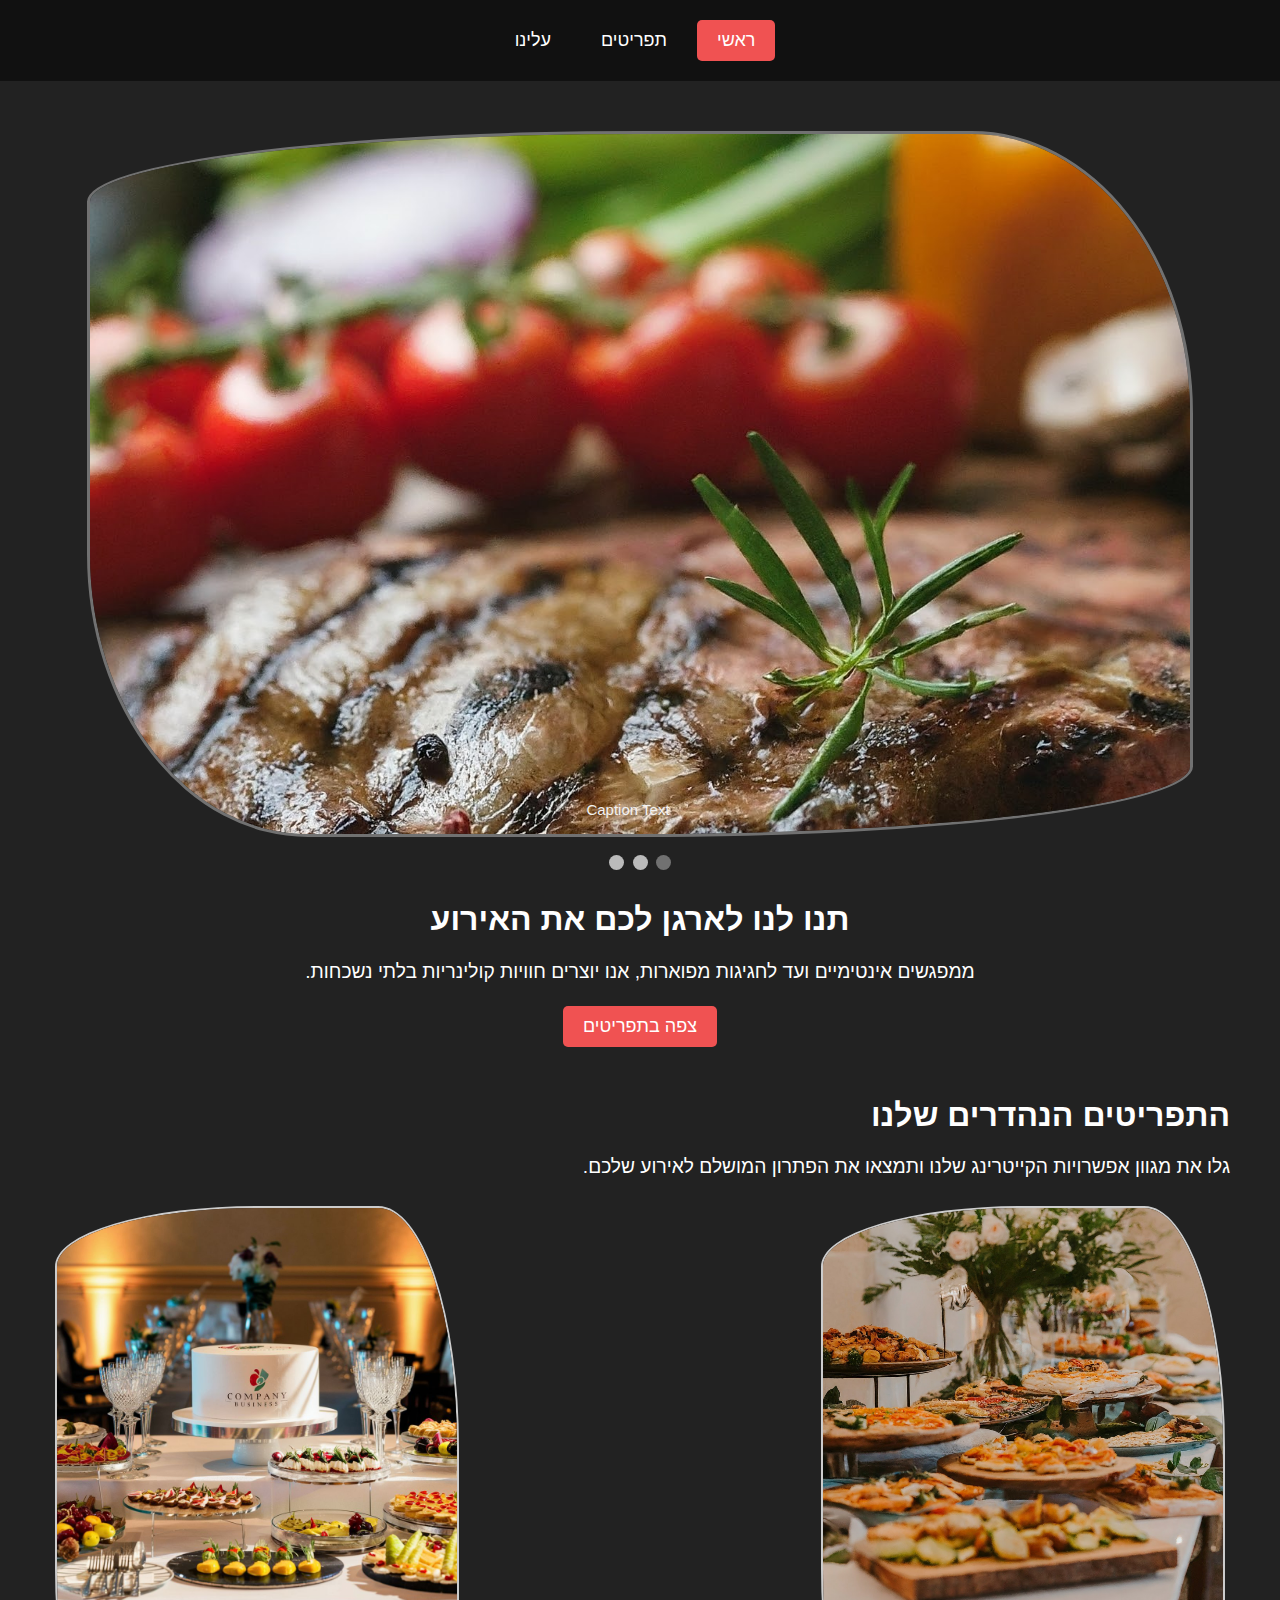
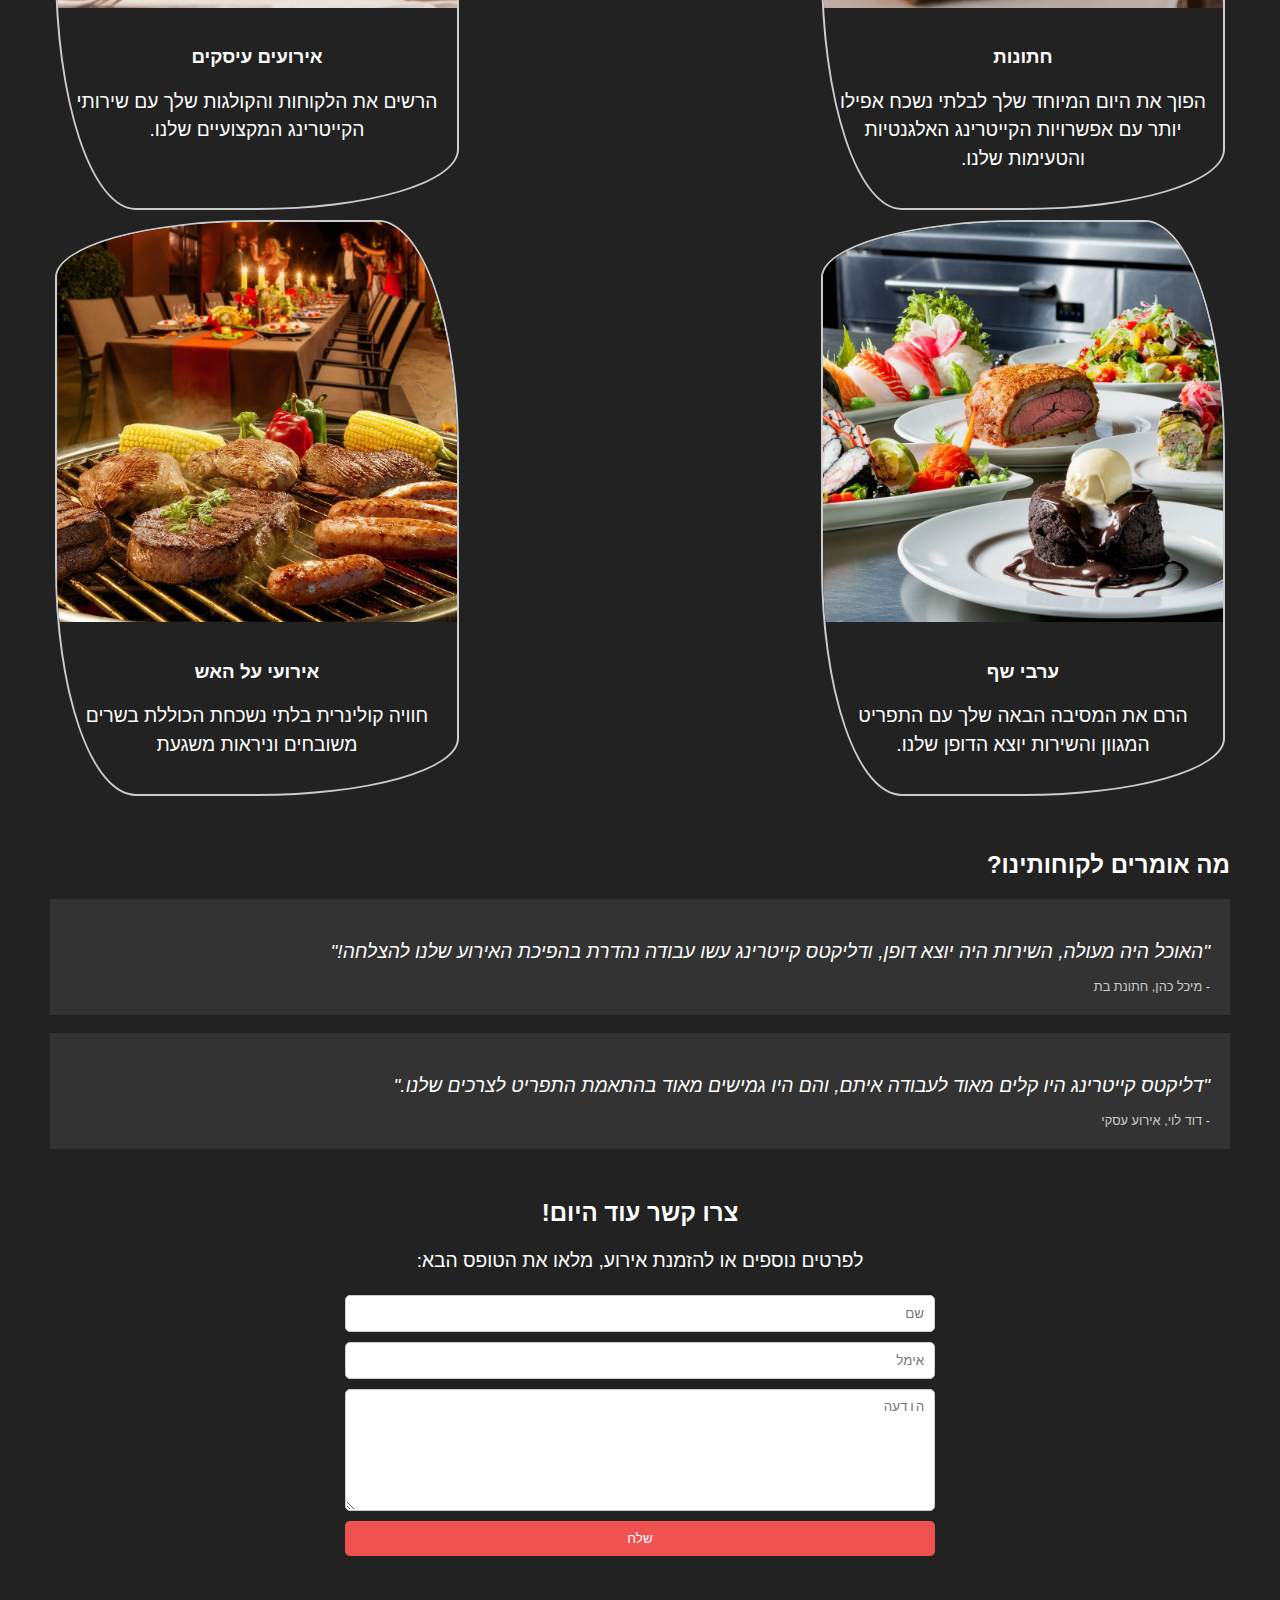
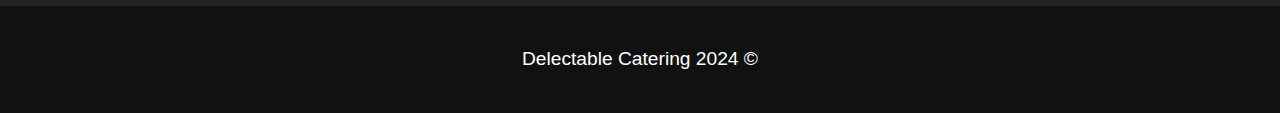
==== index.html @ 4d650a69 "first commit" ====
<!DOCTYPE html>
<html lang="en">
<head>
    <meta charset="UTF-8">
    <meta name="viewport" content="width=device-width, initial-scale=1.0">
    <link rel="stylesheet" href="./css/index_style.css">
    <link rel="stylesheet" href="./css/nav_style.css">
    <link rel="stylesheet" href="./css/Shared_css.css">
    <link rel="stylesheet" href="./css/try.css">
    <link rel="icon" type="image/x-icon" href="./image/logo01.jpg">
    <title>Kalzen Catering</title>
   
</head>
<body>
    <header>
        <!-- <img src="./image/logo02.jpg" alt="Delectable Catering Logo" class="logo"> -->
        <nav class="centered">
            <a href="./index.html" class="active">ראשי</a>
            <a href="./menus.html">תפריטים</a>
            <a href="contact.html">עלינו</a>

        </nav>
        
    </header>
    <main>
        <section class="slideshow">
            <div class="mySlides fade">
                <img src="./image/slider_image/Image.jpg" class="Slidesimg">
                <div class="text">Caption Text</div>
              </div>
              
              <div class="mySlides fade">
                <img src="./image/slider_image/Image (1).jpg" class="Slidesimg">
                <div class="text">Caption Two</div>
              </div>
              
              <div class="mySlides fade">
                <img src="./image/slider_image/Image (2).jpg" class="Slidesimg">
                <div class="text">Caption Three</div>
              </div>
              
        </section>
              <br>
              
              <div style="text-align:center">
                <span class="dot"></span> 
                <span class="dot"></span> 
                <span class="dot"></span> 
              </div>

        <section class="hero">
            <h2>תנו לנו לארגן לכם את האירוע</h2>
            <p>ממפגשים אינטימיים ועד לחגיגות מפוארות, אנו יוצרים חוויות קולינריות בלתי נשכחות.</p>
            <button><a href="./menus.html">צפה בתפריטים</a></button>
        </section>
        
        <h1>התפריטים הנהדרים שלנו</h1>
        <p>גלו את מגוון אפשרויות הקייטרינג שלנו ותמצאו את הפתרון המושלם לאירוע שלכם.</p>
        <section class="services">
            <div class="gallery">
                <a target="_blank" href="img_5terre.jpg">
                    <img src="./image/menu_wedding/main_image.jpg" alt="Cinque Terre" width="600" height="400">
                </a>
                <div class="desc">
                    <h3>חתונות</h3>
                    <p>הפוך את היום המיוחד שלך לבלתי נשכח אפילו יותר עם אפשרויות הקייטרינג האלגנטיות והטעימות שלנו.</p>
                </div>
              </div>
              
              <div class="gallery">
                <a target="_blank" href="img_forest.jpg">
                  <img src="./image/menu_busines/busines.jpg" alt="Forest" width="600" height="400">
                </a>
                <div class="desc"> 
                    <h3>אירועים עיסקים</h3>
                    <p>הרשים את הלקוחות והקולגות שלך עם שירותי הקייטרינג המקצועיים שלנו.</p></div>
              </div>
              
              <div class="gallery">
                <a target="_blank" href="img_lights.jpg">
                  <img src="./image/menu_chefs_dishes/chefs_dishes.jpg" alt="Northern Lights" width="600" height="400">
                </a>
                <div class="desc">
                    <h3>ערבי שף</h3>
                    <p>הרם את המסיבה הבאה שלך עם התפריט המגוון והשירות יוצא הדופן שלנו.</p>
                </div>
              </div>
              
              <div class="gallery">
                <a target="_blank" href="img_mountains.jpg">
                  <img src="./image/menu_BBQ/BBQ_night.jpg" alt="Mountains" width="600" height="400">
                </a>
                <div class="desc">
                    <h3>אירועי על האש </h3>
                    <p>חוויה קולינרית בלתי נשכחת הכוללת בשרים משובחים וניראות משגעת </p>
                </div>
              </div>
              

        </section>
        <section class="testimonials">
            <h2>מה אומרים לקוחותינו?</h2>
            <div class="testimonial">
                <p>"האוכל היה מעולה, השירות היה יוצא דופן, ודליקטס קייטרינג עשו עבודה נהדרת בהפיכת האירוע שלנו להצלחה!"</p>
                <span>- מיכל כהן, חתונת בת</span>
            </div>
            <br>
            <div class="testimonial">
                <p>"דליקטס קייטרינג היו קלים מאוד לעבודה איתם, והם היו גמישים מאוד בהתאמת התפריט לצרכים שלנו."</p>
                <span>- דוד לוי, אירוע עסקי</span>
            </div>
        </section>
        <section class="contact">
            <h2>צרו קשר עוד היום!</h2>
            <p>לפרטים נוספים או להזמנת אירוע, מלאו את הטופס הבא:</p>
            <form action="#">
                <input type="text" name="name" placeholder="שם">
                <input type="email" name="email" placeholder="אימל">
                <textarea name="message" placeholder="הודעה"></textarea>
                <button type="submit">שלח</button>
            </form>
        </section>
    </main>
    <footer>
        <p>&copy; Delectable Catering 2024</p>
    </footer>

    <script src="./javascript/app.js"></script>

</body>
</html>
---- css/index_style.css ----
/* style.css */


header {
    padding: 20px;
    text-align: center;
}

h1 {
    font-size: 2em;
    margin-bottom: 10px;
}

p {
    font-size: 1.2em;
    line-height: 1.5;
}
a {
    color: #fff;
    text-decoration: none;
    font-size: large;
}

main {
    padding: 50px;
}

.hero {
    text-align: center;
    margin-bottom: 50px;
}

.hero h2 {
    font-size: 2em;
    margin-bottom: 20px;
}

.hero button {
    background-color: #f05252;
    color: #fff;
    padding: 10px 20px;
    border: none;
    border-radius: 5px;
    cursor: pointer;
}

.services {
    display: flex;
    flex-wrap: wrap;
    justify-content: space-between;
    margin-bottom: 50px;
}

.service {
    width: 30%;
    margin-bottom: 20px;
}

.service h3 {
    font-size: 1.5em;
    margin-bottom: 10px;
}

.testimonials {
    margin-bottom: 50px;
}

.testimonial {
    background-color: #333;
    padding: 20px
}

.testimonial p {
    font-style: italic;
    margin-bottom: 10px;
}

.testimonial span {
    font-size: 0.8em;
    color: #ccc;
}

.contact {
    text-align: center;
}

.contact form {
    display: flex;
    flex-direction: column;
    width: 50%;
    margin: 0 auto;
}

.contact input,
.contact textarea {
    padding: 10px;
    margin-bottom: 10px;
    border: 1px solid #ccc;
    border-radius: 5px;
}

.contact textarea {
    height: 100px;
}

.contact button {
    background-color: #f05252;
    color: #fff;
    padding: 10px 20px;
    border: none;
    border-radius: 5px;
    cursor: pointer;
}

footer {
    padding: 20px;
    text-align: center;
    background-color: #111;
}

.mySlides {display: none;}
.Slidesimg {
    width: 100%;
    height: auto;
}

.slideshow {
    max-width: 1100px;
    max-height: 700px;
    overflow: hidden;
    border: #717171 solid ;
    border-radius: 50% 20% / 10% 40%;
    position: relative;
    margin: auto;
}


/* Caption text */
.text {
    color: #f2f2f2;
    font-size: 15px;
    padding: 8px 12px;
    position: absolute;
    bottom: 8px;
    width: 100%;
    text-align: center;
  }
  
  /* The dots/bullets/indicators */
  .dot {
    height: 15px;
    width: 15px;
    margin: 0 2px;
    background-color: #bbb;
    border-radius: 50%;
    display: inline-block;
    transition: background-color 0.6s ease;
  }
  
  .active {
    background-color: #717171;
  }

  .fade {
    animation-name: fade;
    animation-duration: 1.5s;
  }
  
  @keyframes fade {
    from {opacity: .4} 
    to {opacity: 1}
  }
---- css/nav_style.css ----
header {
    padding: 20px;
    display: flex;
    align-items: center;
    background-color: #111; /* Set background color for navbar */
}

.logo {
    width: 100px; /* Adjust width as needed */
    height: auto; /* Maintain aspect ratio */
    margin-left: 20px;
    position: relative
}

nav.centered {
    display: flex;
    justify-content: center;
    flex-grow: 1; /* Allow navigation to expand and fill remaining space */
}

nav a {
    color: #fff;
    text-decoration: none;
    padding: 10px 20px;
    border-radius: 5px;
    margin-right: 10px;
}

nav a.active {
    background-color: #f05252; /* Highlight the active page */
}

nav a:hover {
    background-color: #ddd; /* Change hover color for non-active links */
}
---- css/Shared_css.css ----
body {
    font-family: sans-serif;
    margin: 0;
    padding: 0;
    background-color: #222;
    color: #fff;
    direction: rtl;
}
---- css/try.css ----
div.gallery {
    margin: 5px;
    border: 2px solid #ccc;
    float: left;
    width: 400px;
    border-radius: 50% 20% / 10% 40%;
    overflow: hidden;

  }
  
  div.gallery:hover {
    border: 2px solid #777;
  }
  
  div.gallery img {
    width: 100%;
    height: auto;

  }
  
  div.desc {
    padding: 15px;
    text-align: center;
  }
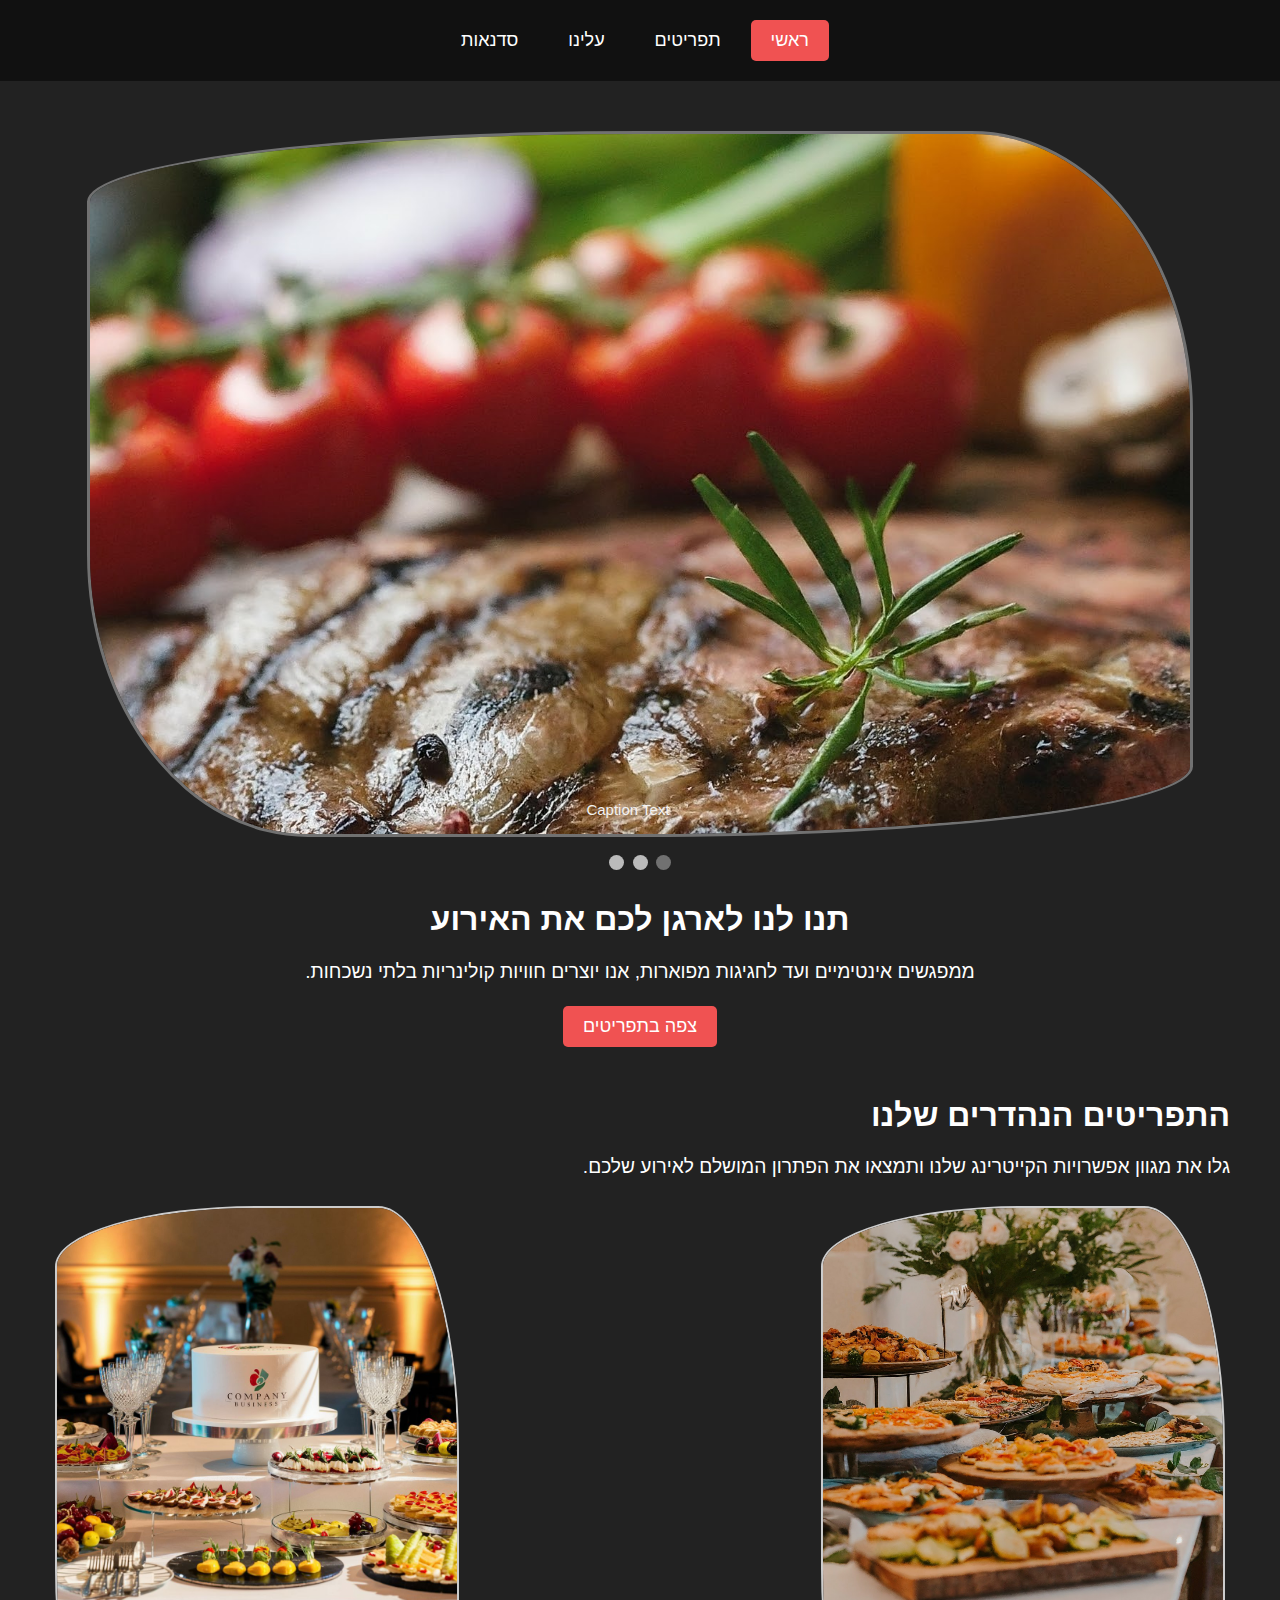
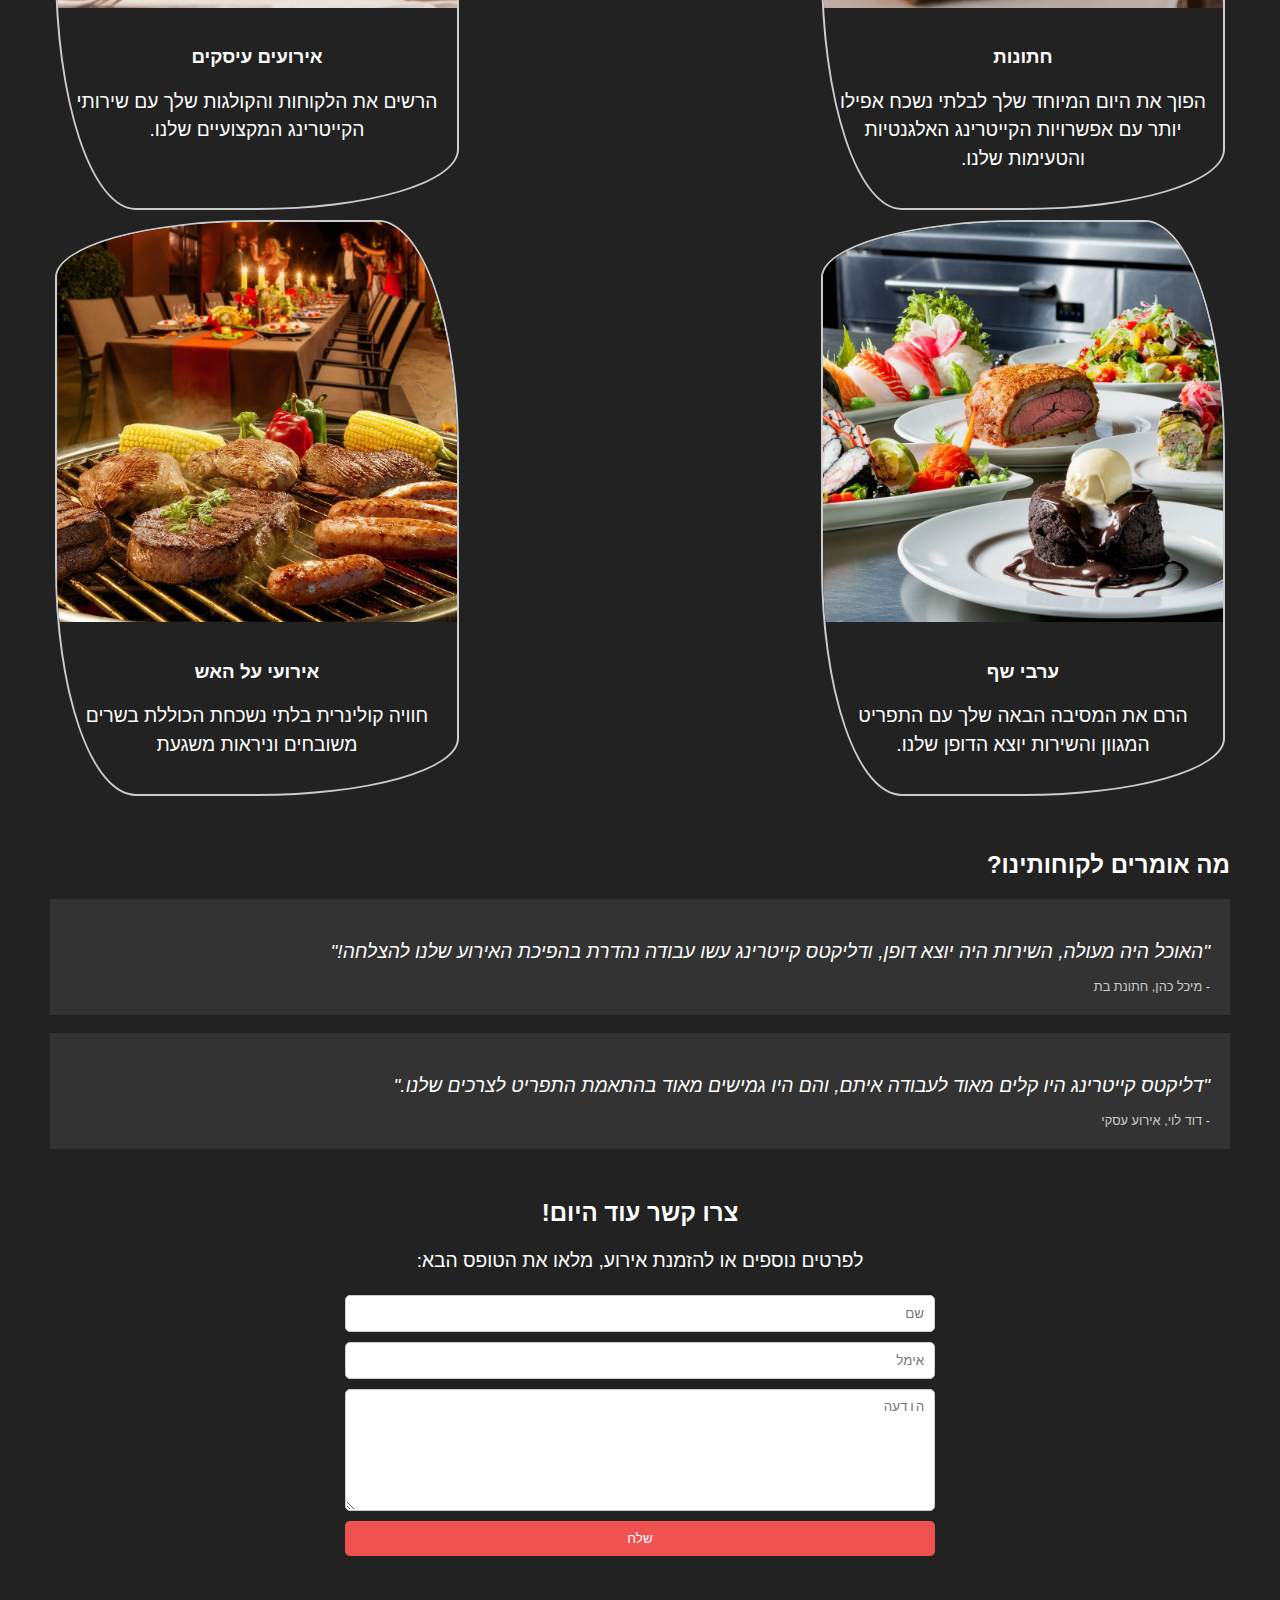
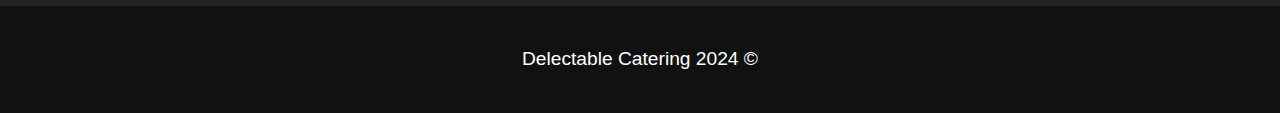
==== commit 31a2d39a: "04/06/2024 H" ====
--- a/index.html
+++ b/index.html
@@ -1,131 +1,135 @@
 <!DOCTYPE html>
 <html lang="en">
+
 <head>
-    <meta charset="UTF-8">
-    <meta name="viewport" content="width=device-width, initial-scale=1.0">
-    <link rel="stylesheet" href="./css/index_style.css">
-    <link rel="stylesheet" href="./css/nav_style.css">
-    <link rel="stylesheet" href="./css/Shared_css.css">
-    <link rel="stylesheet" href="./css/try.css">
-    <link rel="icon" type="image/x-icon" href="./image/logo01.jpg">
-    <title>Kalzen Catering</title>
-   
+  <meta charset="UTF-8">
+  <meta name="viewport" content="width=device-width, initial-scale=1.0">
+  <link rel="stylesheet" href="./css/index_style.css">
+  <link rel="stylesheet" href="./css/nav_style.css">
+  <link rel="stylesheet" href="./css/Shared_css.css">
+  <link rel="stylesheet" href="./css/try.css">
+  <link rel="icon" type="image/x-icon" href="./image/logo01.jpg">
+  <title>Kalzen Catering</title>
+
 </head>
+
 <body>
-    <header>
-        <!-- <img src="./image/logo02.jpg" alt="Delectable Catering Logo" class="logo"> -->
-        <nav class="centered">
-            <a href="./index.html" class="active">ראשי</a>
-            <a href="./menus.html">תפריטים</a>
-            <a href="contact.html">עלינו</a>
+  <header>
+    <!-- <img src="./image/logo02.jpg" alt="Delectable Catering Logo" class="logo"> -->
+    <nav class="centered">
+      <a href="./index.html" class="active">ראשי</a>
+      <a href="./menus.html">תפריטים</a>
+      <a href="./about_us.html">עלינו</a>
+      <a href="./workshop.html">סדנאות</a>
+    </nav>
 
-        </nav>
-        
-    </header>
-    <main>
-        <section class="slideshow">
-            <div class="mySlides fade">
-                <img src="./image/slider_image/Image.jpg" class="Slidesimg">
-                <div class="text">Caption Text</div>
-              </div>
-              
-              <div class="mySlides fade">
-                <img src="./image/slider_image/Image (1).jpg" class="Slidesimg">
-                <div class="text">Caption Two</div>
-              </div>
-              
-              <div class="mySlides fade">
-                <img src="./image/slider_image/Image (2).jpg" class="Slidesimg">
-                <div class="text">Caption Three</div>
-              </div>
-              
-        </section>
-              <br>
-              
-              <div style="text-align:center">
-                <span class="dot"></span> 
-                <span class="dot"></span> 
-                <span class="dot"></span> 
-              </div>
+  </header>
+  <main>
+    <section class="slideshow">
+      <div class="mySlides fade">
+        <img src="./image/slider_image/Image.jpg" class="Slidesimg">
+        <div class="text">Caption Text</div>
+      </div>
 
-        <section class="hero">
-            <h2>תנו לנו לארגן לכם את האירוע</h2>
-            <p>ממפגשים אינטימיים ועד לחגיגות מפוארות, אנו יוצרים חוויות קולינריות בלתי נשכחות.</p>
-            <button><a href="./menus.html">צפה בתפריטים</a></button>
-        </section>
-        
-        <h1>התפריטים הנהדרים שלנו</h1>
-        <p>גלו את מגוון אפשרויות הקייטרינג שלנו ותמצאו את הפתרון המושלם לאירוע שלכם.</p>
-        <section class="services">
-            <div class="gallery">
-                <a target="_blank" href="img_5terre.jpg">
-                    <img src="./image/menu_wedding/main_image.jpg" alt="Cinque Terre" width="600" height="400">
-                </a>
-                <div class="desc">
-                    <h3>חתונות</h3>
-                    <p>הפוך את היום המיוחד שלך לבלתי נשכח אפילו יותר עם אפשרויות הקייטרינג האלגנטיות והטעימות שלנו.</p>
-                </div>
-              </div>
-              
-              <div class="gallery">
-                <a target="_blank" href="img_forest.jpg">
-                  <img src="./image/menu_busines/busines.jpg" alt="Forest" width="600" height="400">
-                </a>
-                <div class="desc"> 
-                    <h3>אירועים עיסקים</h3>
-                    <p>הרשים את הלקוחות והקולגות שלך עם שירותי הקייטרינג המקצועיים שלנו.</p></div>
-              </div>
-              
-              <div class="gallery">
-                <a target="_blank" href="img_lights.jpg">
-                  <img src="./image/menu_chefs_dishes/chefs_dishes.jpg" alt="Northern Lights" width="600" height="400">
-                </a>
-                <div class="desc">
-                    <h3>ערבי שף</h3>
-                    <p>הרם את המסיבה הבאה שלך עם התפריט המגוון והשירות יוצא הדופן שלנו.</p>
-                </div>
-              </div>
-              
-              <div class="gallery">
-                <a target="_blank" href="img_mountains.jpg">
-                  <img src="./image/menu_BBQ/BBQ_night.jpg" alt="Mountains" width="600" height="400">
-                </a>
-                <div class="desc">
-                    <h3>אירועי על האש </h3>
-                    <p>חוויה קולינרית בלתי נשכחת הכוללת בשרים משובחים וניראות משגעת </p>
-                </div>
-              </div>
-              
+      <div class="mySlides fade">
+        <img src="./image/slider_image/Image (1).jpg" class="Slidesimg">
+        <div class="text">Caption Two</div>
+      </div>
 
-        </section>
-        <section class="testimonials">
-            <h2>מה אומרים לקוחותינו?</h2>
-            <div class="testimonial">
-                <p>"האוכל היה מעולה, השירות היה יוצא דופן, ודליקטס קייטרינג עשו עבודה נהדרת בהפיכת האירוע שלנו להצלחה!"</p>
-                <span>- מיכל כהן, חתונת בת</span>
-            </div>
-            <br>
-            <div class="testimonial">
-                <p>"דליקטס קייטרינג היו קלים מאוד לעבודה איתם, והם היו גמישים מאוד בהתאמת התפריט לצרכים שלנו."</p>
-                <span>- דוד לוי, אירוע עסקי</span>
-            </div>
-        </section>
-        <section class="contact">
-            <h2>צרו קשר עוד היום!</h2>
-            <p>לפרטים נוספים או להזמנת אירוע, מלאו את הטופס הבא:</p>
-            <form action="#">
-                <input type="text" name="name" placeholder="שם">
-                <input type="email" name="email" placeholder="אימל">
-                <textarea name="message" placeholder="הודעה"></textarea>
-                <button type="submit">שלח</button>
-            </form>
-        </section>
-    </main>
-    <footer>
-        <p>&copy; Delectable Catering 2024</p>
-    </footer>
+      <div class="mySlides fade">
+        <img src="./image/slider_image/Image (2).jpg" class="Slidesimg">
+        <div class="text">Caption Three</div>
+      </div>
 
-    <script src="./javascript/app.js"></script>
+    </section>
+    <br>
+
+    <div style="text-align:center">
+      <span class="dot"></span>
+      <span class="dot"></span>
+      <span class="dot"></span>
+    </div>
+
+    <section class="hero">
+      <h2>תנו לנו לארגן לכם את האירוע</h2>
+      <p>ממפגשים אינטימיים ועד לחגיגות מפוארות, אנו יוצרים חוויות קולינריות בלתי נשכחות.</p>
+      <button><a href="./menus.html">צפה בתפריטים</a></button>
+    </section>
+
+    <h1>התפריטים הנהדרים שלנו</h1>
+    <p>גלו את מגוון אפשרויות הקייטרינג שלנו ותמצאו את הפתרון המושלם לאירוע שלכם.</p>
+    <section class="services">
+      <div class="gallery">
+        <a target="_blank" href="img_5terre.jpg">
+          <img src="./image/menu_wedding/main_image.jpg" alt="Cinque Terre" width="600" height="400">
+        </a>
+        <div class="desc">
+          <h3>חתונות</h3>
+          <p>הפוך את היום המיוחד שלך לבלתי נשכח אפילו יותר עם אפשרויות הקייטרינג האלגנטיות והטעימות שלנו.</p>
+        </div>
+      </div>
+
+      <div class="gallery">
+        <a target="_blank" href="img_forest.jpg">
+          <img src="./image/menu_busines/busines.jpg" alt="Forest" width="600" height="400">
+        </a>
+        <div class="desc">
+          <h3>אירועים עיסקים</h3>
+          <p>הרשים את הלקוחות והקולגות שלך עם שירותי הקייטרינג המקצועיים שלנו.</p>
+        </div>
+      </div>
+
+      <div class="gallery">
+        <a target="_blank" href="img_lights.jpg">
+          <img src="./image/menu_chefs_dishes/chefs_dishes.jpg" alt="Northern Lights" width="600" height="400">
+        </a>
+        <div class="desc">
+          <h3>ערבי שף</h3>
+          <p>הרם את המסיבה הבאה שלך עם התפריט המגוון והשירות יוצא הדופן שלנו.</p>
+        </div>
+      </div>
+
+      <div class="gallery">
+        <a target="_blank" href="img_mountains.jpg">
+          <img src="./image/menu_BBQ/BBQ_night.jpg" alt="Mountains" width="600" height="400">
+        </a>
+        <div class="desc">
+          <h3>אירועי על האש </h3>
+          <p>חוויה קולינרית בלתי נשכחת הכוללת בשרים משובחים וניראות משגעת </p>
+        </div>
+      </div>
+
+
+    </section>
+    <section class="testimonials">
+      <h2>מה אומרים לקוחותינו?</h2>
+      <div class="testimonial">
+        <p>"האוכל היה מעולה, השירות היה יוצא דופן, ודליקטס קייטרינג עשו עבודה נהדרת בהפיכת האירוע שלנו להצלחה!"</p>
+        <span>- מיכל כהן, חתונת בת</span>
+      </div>
+      <br>
+      <div class="testimonial">
+        <p>"דליקטס קייטרינג היו קלים מאוד לעבודה איתם, והם היו גמישים מאוד בהתאמת התפריט לצרכים שלנו."</p>
+        <span>- דוד לוי, אירוע עסקי</span>
+      </div>
+    </section>
+    <section class="contact">
+      <h2>צרו קשר עוד היום!</h2>
+      <p>לפרטים נוספים או להזמנת אירוע, מלאו את הטופס הבא:</p>
+      <form action="#">
+        <input type="text" name="name" placeholder="שם">
+        <input type="email" name="email" placeholder="אימל">
+        <textarea name="message" placeholder="הודעה"></textarea>
+        <button type="submit">שלח</button>
+      </form>
+    </section>
+  </main>
+  <footer>
+    <p>&copy; Delectable Catering 2024</p>
+  </footer>
+
+  <script src="./javascript/app.js"></script>
 
 </body>
+
 </html>--- a/css/index_style.css
+++ b/css/index_style.css
@@ -1,30 +1,9 @@
 /* style.css */
-
-
-header {
-    padding: 20px;
-    text-align: center;
-}
-
-h1 {
-    font-size: 2em;
-    margin-bottom: 10px;
-}
-
-p {
-    font-size: 1.2em;
-    line-height: 1.5;
-}
 a {
     color: #fff;
     text-decoration: none;
     font-size: large;
 }
-
-main {
-    padding: 50px;
-}
-
 .hero {
     text-align: center;
     margin-bottom: 50px;
@@ -59,63 +38,6 @@
 .service h3 {
     font-size: 1.5em;
     margin-bottom: 10px;
-}
-
-.testimonials {
-    margin-bottom: 50px;
-}
-
-.testimonial {
-    background-color: #333;
-    padding: 20px
-}
-
-.testimonial p {
-    font-style: italic;
-    margin-bottom: 10px;
-}
-
-.testimonial span {
-    font-size: 0.8em;
-    color: #ccc;
-}
-
-.contact {
-    text-align: center;
-}
-
-.contact form {
-    display: flex;
-    flex-direction: column;
-    width: 50%;
-    margin: 0 auto;
-}
-
-.contact input,
-.contact textarea {
-    padding: 10px;
-    margin-bottom: 10px;
-    border: 1px solid #ccc;
-    border-radius: 5px;
-}
-
-.contact textarea {
-    height: 100px;
-}
-
-.contact button {
-    background-color: #f05252;
-    color: #fff;
-    padding: 10px 20px;
-    border: none;
-    border-radius: 5px;
-    cursor: pointer;
-}
-
-footer {
-    padding: 20px;
-    text-align: center;
-    background-color: #111;
 }
 
 .mySlides {display: none;}
--- a/css/Shared_css.css
+++ b/css/Shared_css.css
@@ -1,9 +1,128 @@
-
+:root{
+    --background_color: #222; 
+    --taxt_color: #fff;
+    --button_color: #f05252;
+    --hover_btn_color: #e99595;
+    --hover_taxt_color: #111;
+}
 body {
     font-family: sans-serif;
     margin: 0;
     padding: 0;
-    background-color: #222;
+    background-color: var(--background_color);
+    color: var(--taxt_color);
+    direction: rtl;
+}
+
+header {
+    padding: 20px;
+    text-align: center;
+}
+
+.logo {
+    width: 100px; /* Adjust width as needed */
+    height: auto; /* Maintain aspect ratio */
+    margin-left: 20px;
+    position: relative
+}
+
+nav.centered {
+    display: flex;
+    justify-content: center;
+    flex-grow: 1; /* Allow navigation to expand and fill remaining space */
+}
+
+nav a {
+    color: var(--taxt_color);
+    text-decoration: none;
+    padding: 10px 20px;
+    border-radius: 5px;
+    margin-right: 10px;
+}
+
+nav a.active {
+    background-color: var(--button_color); 
+}
+
+nav a:hover {
+    background-color: var(--hover_btn_color);
+    color: var(--hover_taxt_color);
+}
+
+
+h1 {
+    font-size: 2em;
+    margin-bottom: 10px;
+}
+
+p {
+    font-size: 1.2em;
+    line-height: 1.5;
+}
+
+main {
+    padding: 50px;
+}
+
+
+footer {
+    padding: 20px;
+    text-align: center;
+    background-color: #111;
+}
+
+
+.testimonials {
+    margin-bottom: 50px;
+}
+
+.testimonial {
+    background-color: #333;
+    padding: 20px
+}
+
+.testimonial p {
+    font-style: italic;
+    margin-bottom: 10px;
+}
+
+.testimonial span {
+    font-size: 0.8em;
+    color: #ccc;
+}
+
+.contact {
+    text-align: center;
+}
+
+.contact form {
+    display: flex;
+    flex-direction: column;
+    width: 50%;
+    margin: 0 auto;
+}
+
+.contact input,
+.contact textarea {
+    padding: 10px;
+    margin-bottom: 10px;
+    border: 1px solid #ccc;
+    border-radius: 5px;
+}
+
+.contact textarea {
+    height: 100px;
+}
+
+.contact button {
+    background-color: var(--button_color);
     color: #fff;
-    direction: rtl;
+    padding: 10px 20px;
+    border: none;
+    border-radius: 5px;
+    cursor: pointer;
+}
+.contact button:hover {
+   background-color: var(--hover_btn_color);
+   color: var(--hover_taxt_color);
 }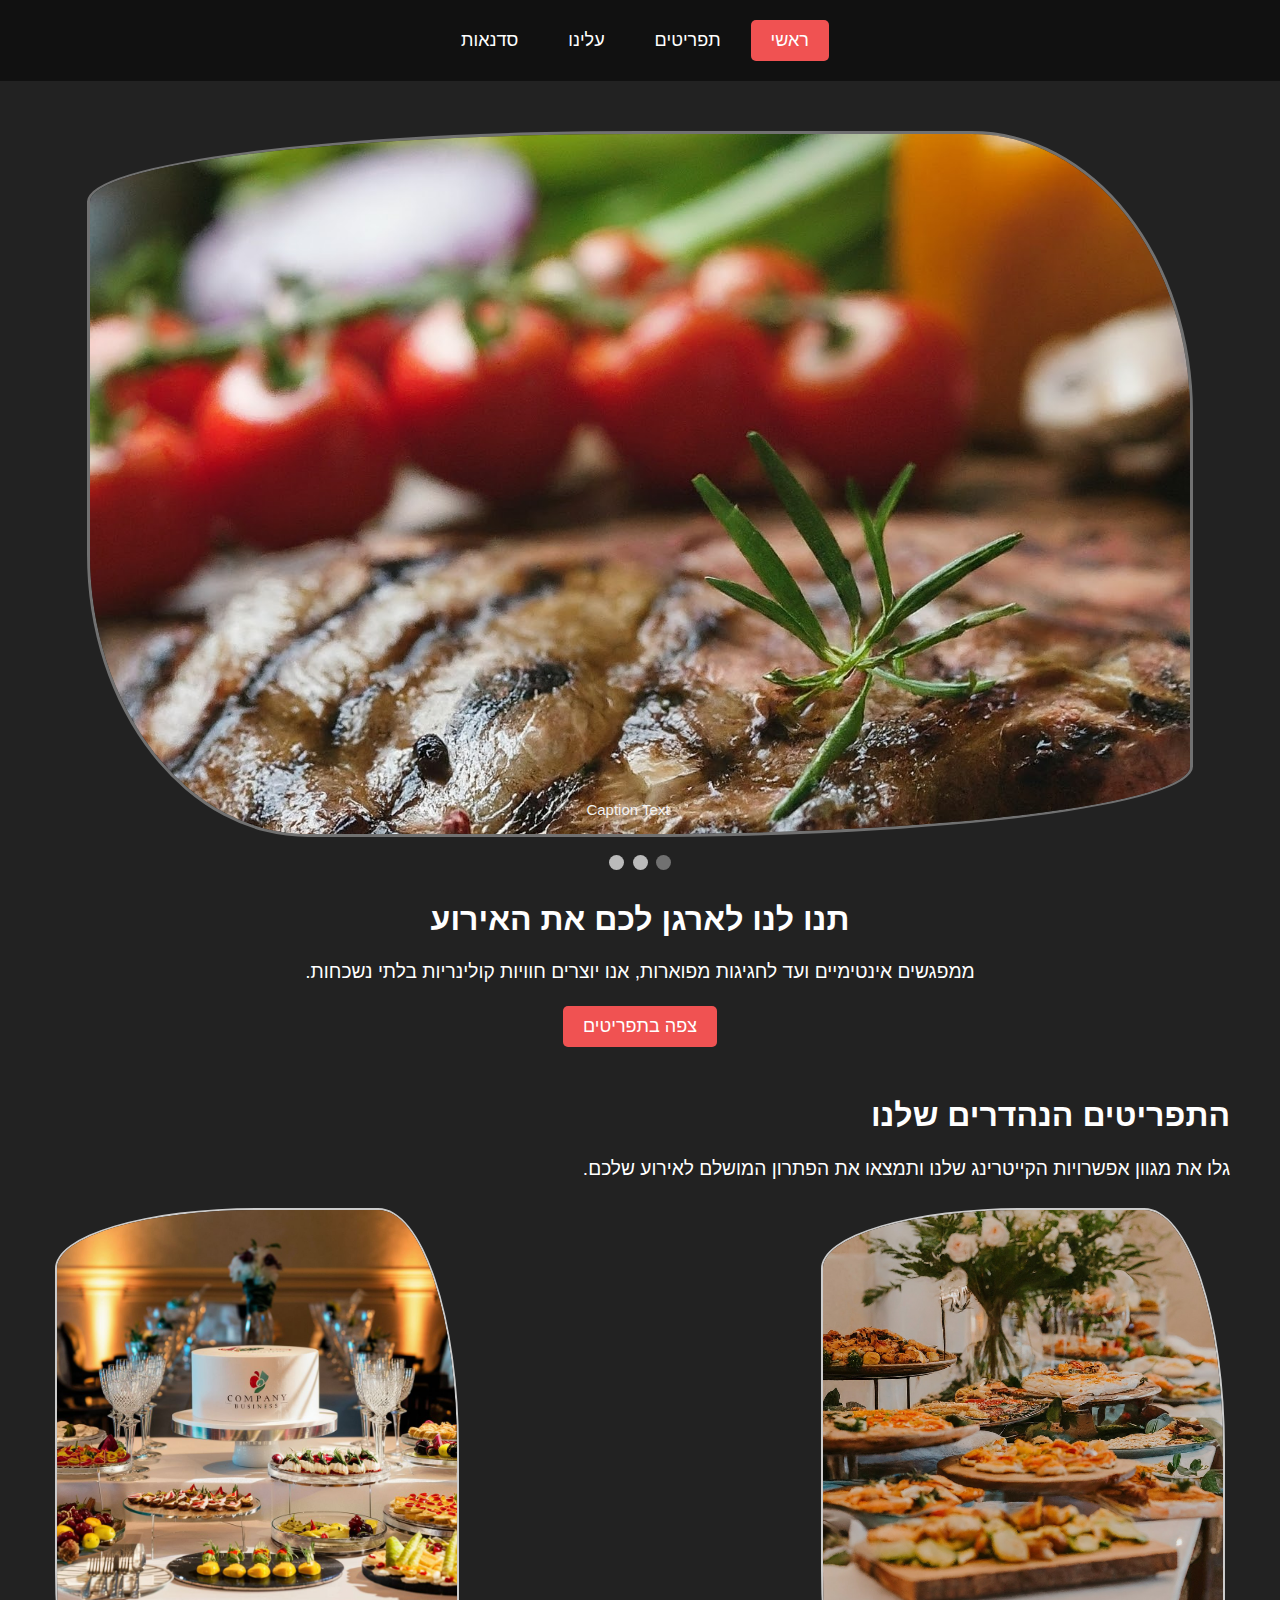
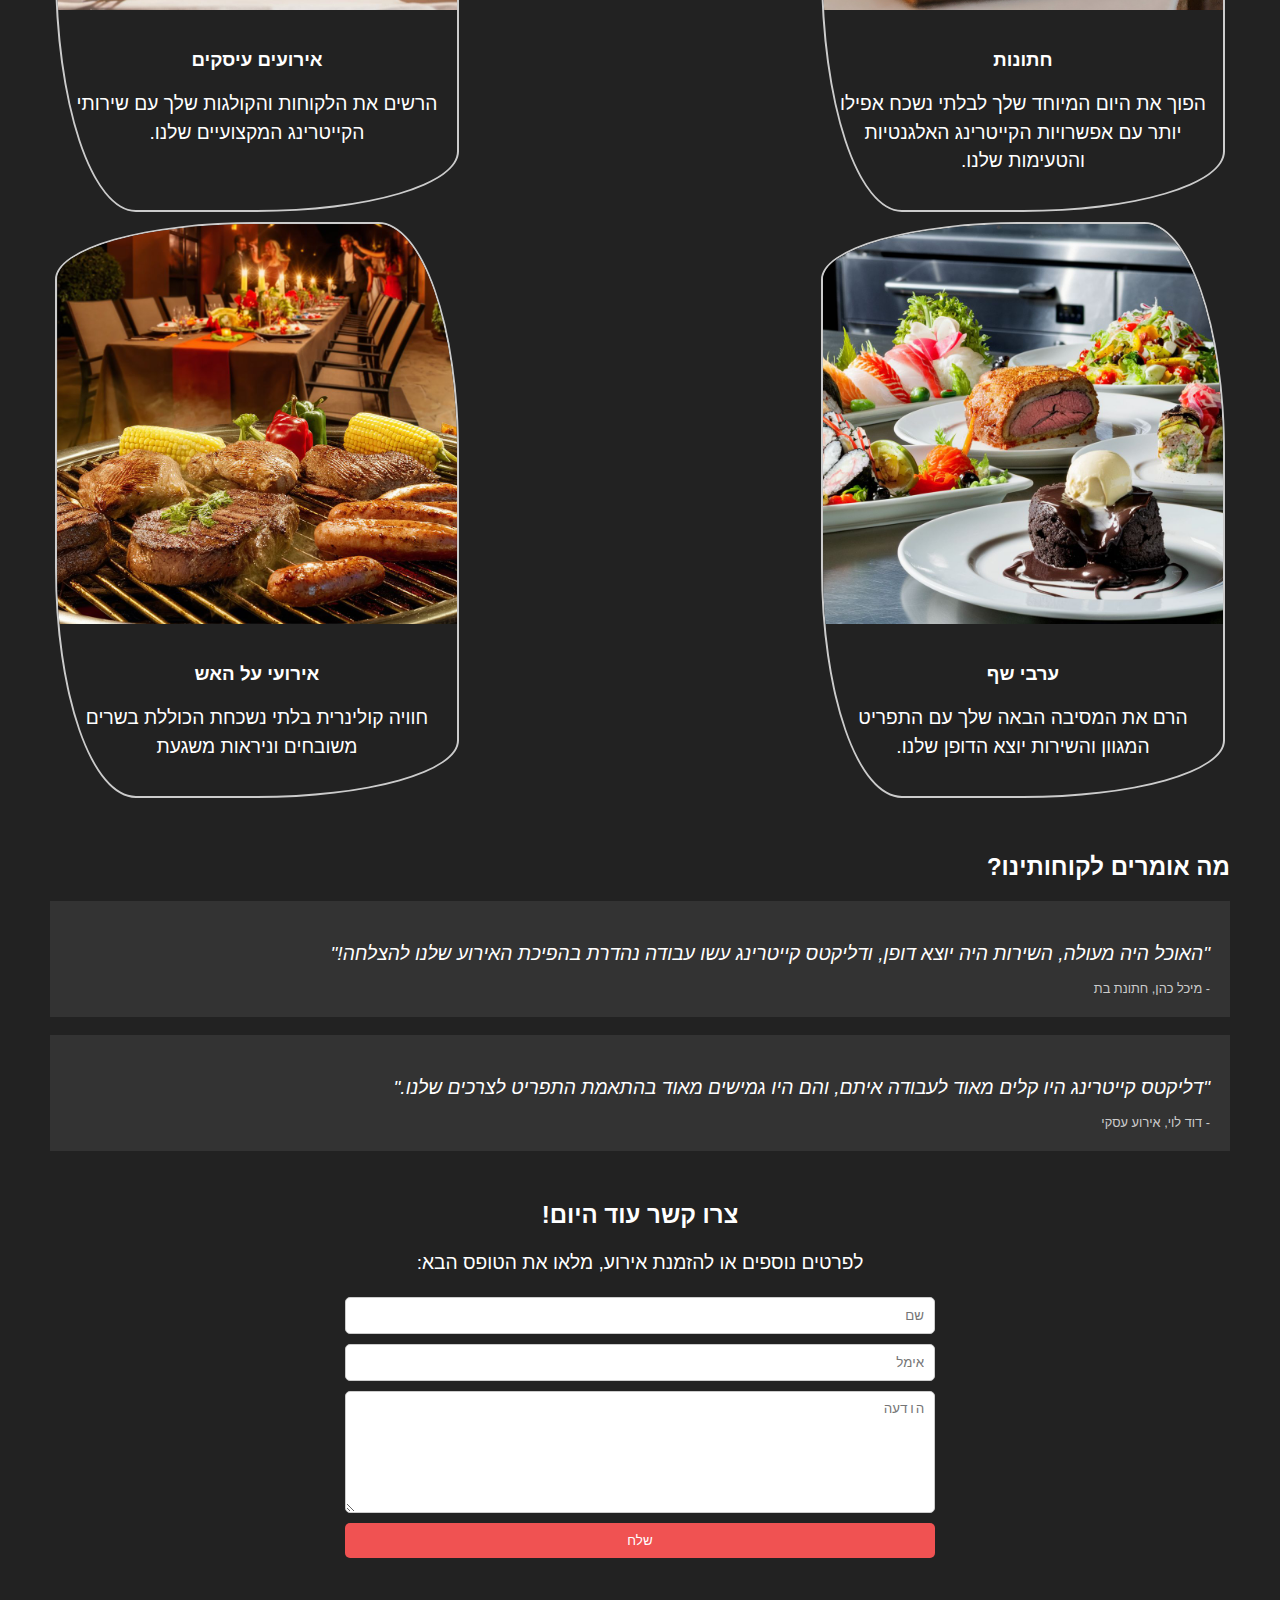
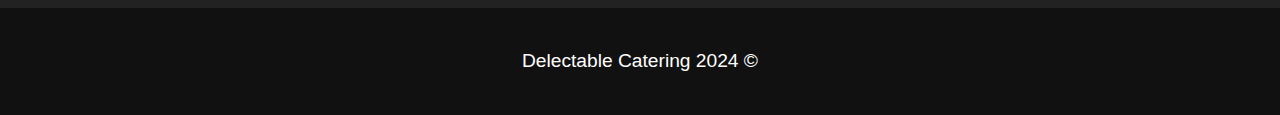
==== commit d97772a7: "added workshop" ====
--- a/index.html
+++ b/index.html
@@ -101,14 +101,14 @@
 
 
     </section>
-    <section class="testimonials">
+    <section class="reviews">
       <h2>מה אומרים לקוחותינו?</h2>
-      <div class="testimonial">
+      <div class="review">
         <p>"האוכל היה מעולה, השירות היה יוצא דופן, ודליקטס קייטרינג עשו עבודה נהדרת בהפיכת האירוע שלנו להצלחה!"</p>
         <span>- מיכל כהן, חתונת בת</span>
       </div>
       <br>
-      <div class="testimonial">
+      <div class="review">
         <p>"דליקטס קייטרינג היו קלים מאוד לעבודה איתם, והם היו גמישים מאוד בהתאמת התפריט לצרכים שלנו."</p>
         <span>- דוד לוי, אירוע עסקי</span>
       </div>
--- a/css/Shared_css.css
+++ b/css/Shared_css.css
@@ -1,10 +1,11 @@
-:root{
-    --background_color: #222; 
+:root {
+    --background_color: #222;
     --taxt_color: #fff;
     --button_color: #f05252;
     --hover_btn_color: #e99595;
     --hover_taxt_color: #111;
 }
+
 body {
     font-family: sans-serif;
     margin: 0;
@@ -20,8 +21,10 @@
 }
 
 .logo {
-    width: 100px; /* Adjust width as needed */
-    height: auto; /* Maintain aspect ratio */
+    width: 100px;
+    /* Adjust width as needed */
+    height: auto;
+    /* Maintain aspect ratio */
     margin-left: 20px;
     position: relative
 }
@@ -29,7 +32,8 @@
 nav.centered {
     display: flex;
     justify-content: center;
-    flex-grow: 1; /* Allow navigation to expand and fill remaining space */
+    flex-grow: 1;
+    /* Allow navigation to expand and fill remaining space */
 }
 
 nav a {
@@ -41,7 +45,7 @@
 }
 
 nav a.active {
-    background-color: var(--button_color); 
+    background-color: var(--button_color);
 }
 
 nav a:hover {
@@ -52,7 +56,6 @@
 
 h1 {
     font-size: 2em;
-    margin-bottom: 10px;
 }
 
 p {
@@ -72,21 +75,21 @@
 }
 
 
-.testimonials {
+.reviews {
     margin-bottom: 50px;
 }
 
-.testimonial {
+.review {
     background-color: #333;
     padding: 20px
 }
 
-.testimonial p {
+.review p {
     font-style: italic;
     margin-bottom: 10px;
 }
 
-.testimonial span {
+.review span {
     font-size: 0.8em;
     color: #ccc;
 }
@@ -122,7 +125,8 @@
     border-radius: 5px;
     cursor: pointer;
 }
+
 .contact button:hover {
-   background-color: var(--hover_btn_color);
-   color: var(--hover_taxt_color);
+    background-color: var(--hover_btn_color);
+    color: var(--hover_taxt_color);
 }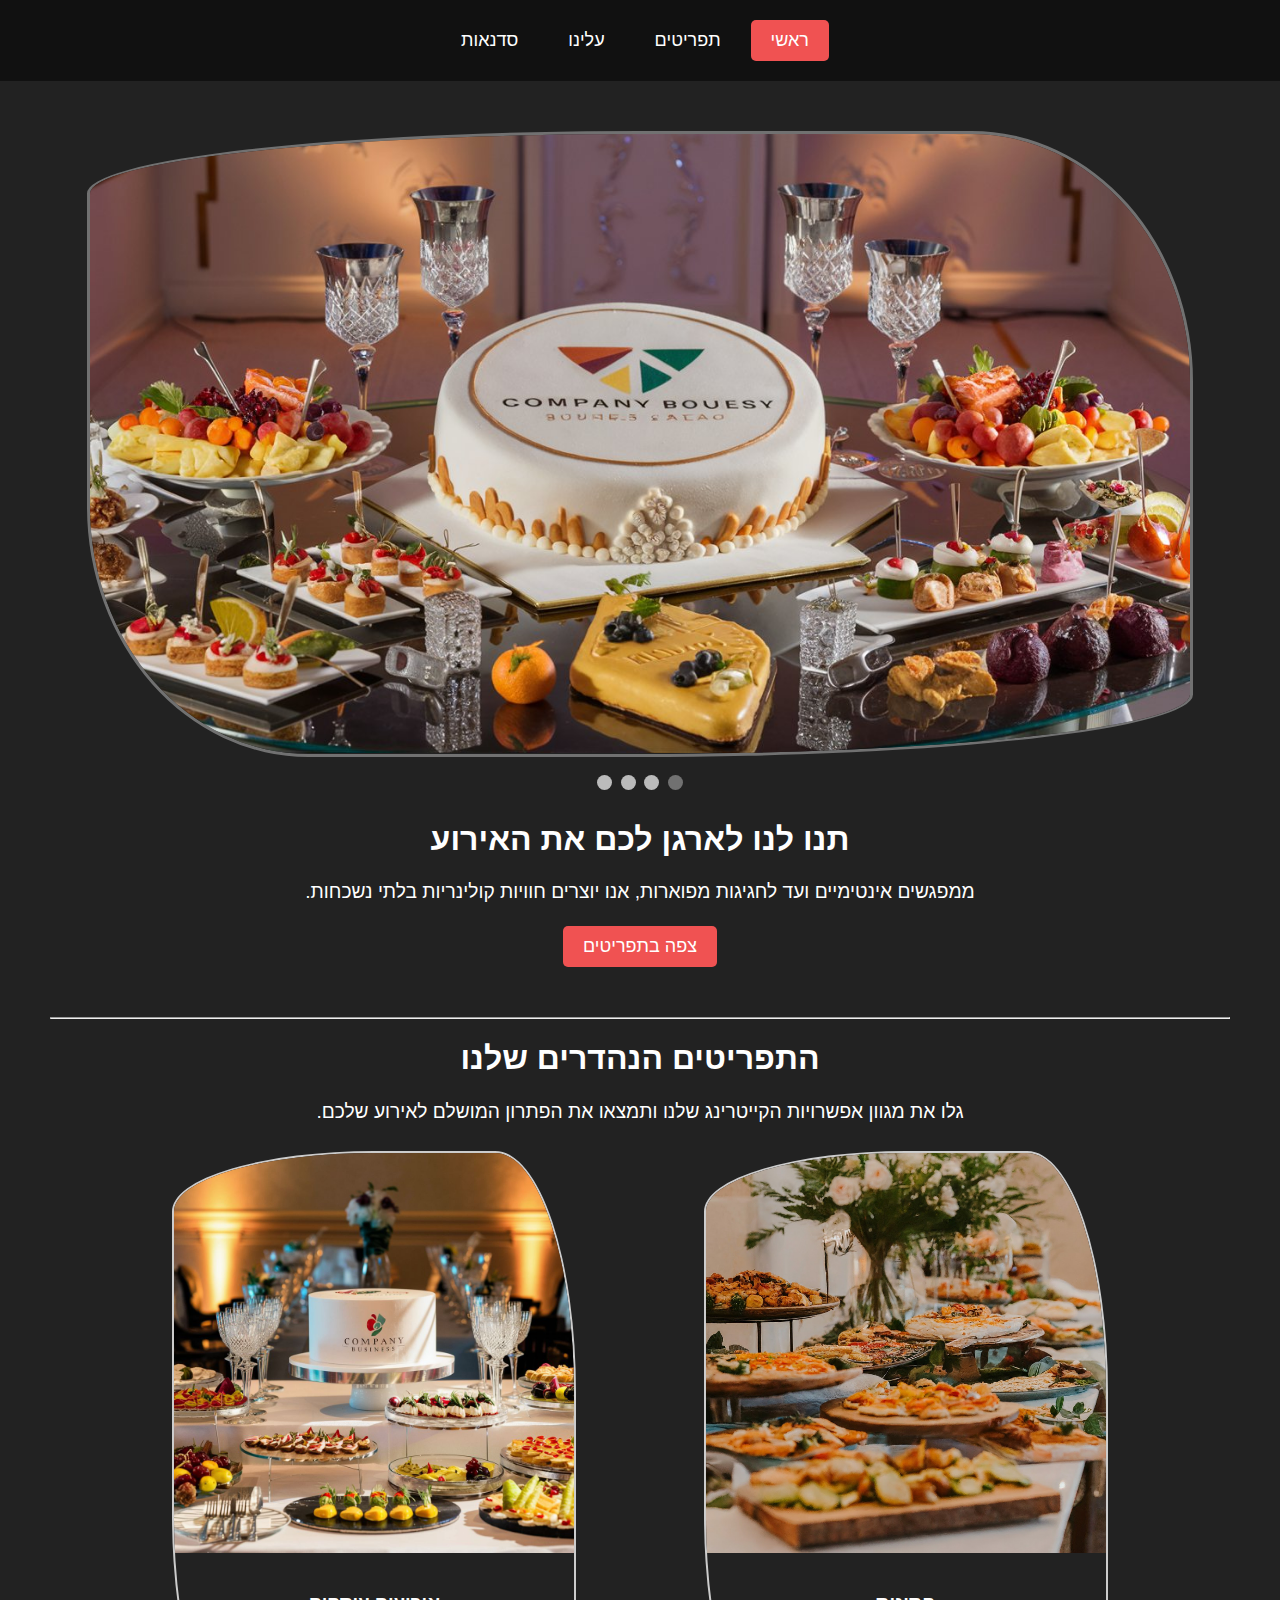
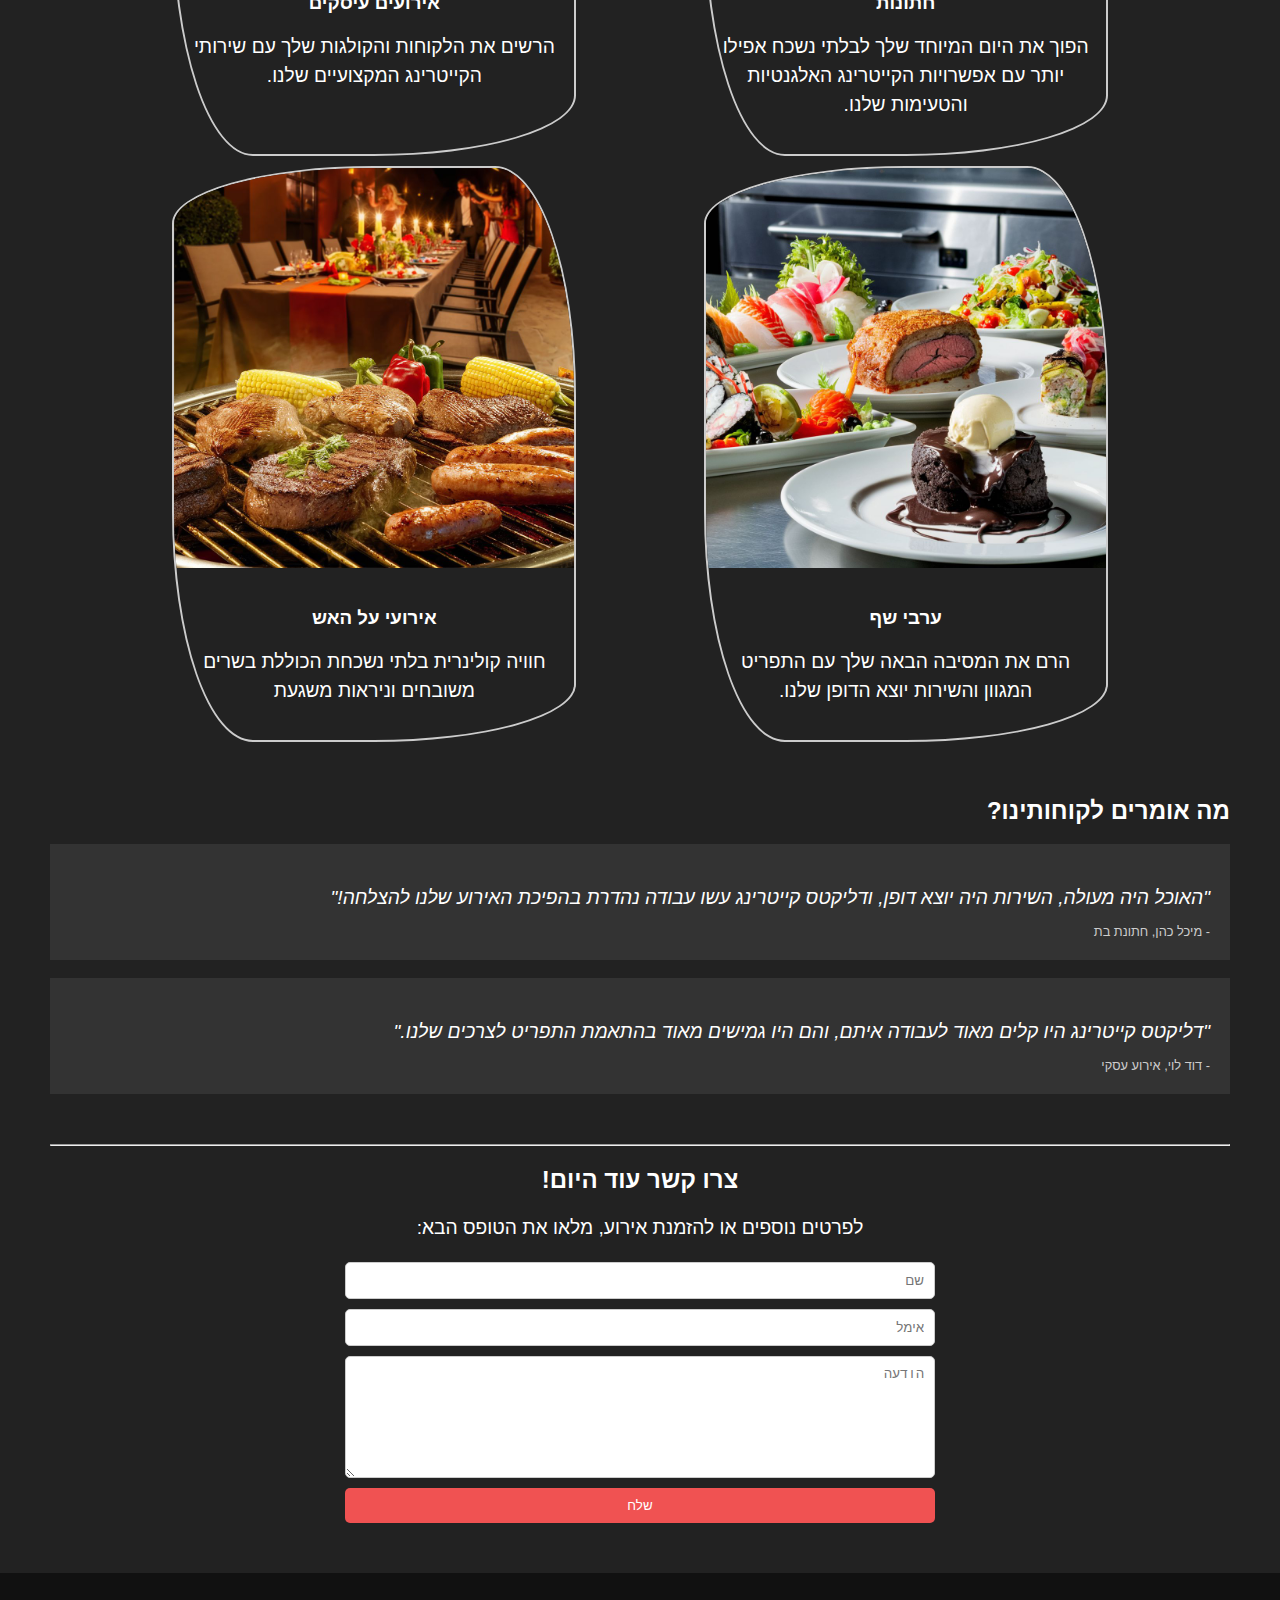
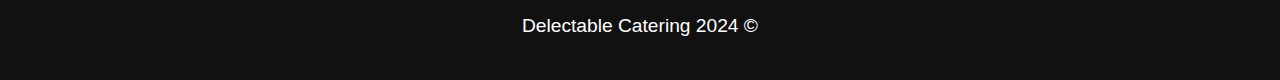
==== commit ae4b17df: "17/6 18:30" ====
--- a/index.html
+++ b/index.html
@@ -27,24 +27,25 @@
   <main>
     <section class="slideshow">
       <div class="mySlides fade">
-        <img src="./image/slider_image/Image.jpg" class="Slidesimg">
-        <div class="text">Caption Text</div>
+        <img src="./image/slider_image/image01.jpeg" class="Slidesimg">
       </div>
 
       <div class="mySlides fade">
-        <img src="./image/slider_image/Image (1).jpg" class="Slidesimg">
-        <div class="text">Caption Two</div>
+        <img src="./image/slider_image/image02.jpeg" class="Slidesimg">
       </div>
 
       <div class="mySlides fade">
-        <img src="./image/slider_image/Image (2).jpg" class="Slidesimg">
-        <div class="text">Caption Three</div>
+        <img src="./image/slider_image/image03.jpeg" class="Slidesimg">
       </div>
 
+      <div class="mySlides fade">
+        <img src="./image/slider_image/image04.jpeg" class="Slidesimg">
+      </div>
     </section>
     <br>
 
     <div style="text-align:center">
+      <span class="dot"></span>
       <span class="dot"></span>
       <span class="dot"></span>
       <span class="dot"></span>
@@ -55,12 +56,12 @@
       <p>ממפגשים אינטימיים ועד לחגיגות מפוארות, אנו יוצרים חוויות קולינריות בלתי נשכחות.</p>
       <button><a href="./menus.html">צפה בתפריטים</a></button>
     </section>
-
-    <h1>התפריטים הנהדרים שלנו</h1>
-    <p>גלו את מגוון אפשרויות הקייטרינג שלנו ותמצאו את הפתרון המושלם לאירוע שלכם.</p>
+    <hr>
+    <h1 style="text-align: center;">התפריטים הנהדרים שלנו</h1>
+    <p style="text-align: center;">גלו את מגוון אפשרויות הקייטרינג שלנו ותמצאו את הפתרון המושלם לאירוע שלכם.</p>
     <section class="services">
       <div class="gallery">
-        <a target="_blank" href="img_5terre.jpg">
+        <a target="_blank" href="./image/menu_wedding/main_image.jpg">
           <img src="./image/menu_wedding/main_image.jpg" alt="Cinque Terre" width="600" height="400">
         </a>
         <div class="desc">
@@ -70,7 +71,7 @@
       </div>
 
       <div class="gallery">
-        <a target="_blank" href="img_forest.jpg">
+        <a target="_blank" href="./image/menu_busines/busines.jpg">
           <img src="./image/menu_busines/busines.jpg" alt="Forest" width="600" height="400">
         </a>
         <div class="desc">
@@ -80,7 +81,7 @@
       </div>
 
       <div class="gallery">
-        <a target="_blank" href="img_lights.jpg">
+        <a target="_blank" href="./image/menu_chefs_dishes/chefs_dishes.jpg">
           <img src="./image/menu_chefs_dishes/chefs_dishes.jpg" alt="Northern Lights" width="600" height="400">
         </a>
         <div class="desc">
@@ -90,7 +91,7 @@
       </div>
 
       <div class="gallery">
-        <a target="_blank" href="img_mountains.jpg">
+        <a target="_blank" href="./image/menu_BBQ/BBQ_night.jpg">
           <img src="./image/menu_BBQ/BBQ_night.jpg" alt="Mountains" width="600" height="400">
         </a>
         <div class="desc">
@@ -113,13 +114,14 @@
         <span>- דוד לוי, אירוע עסקי</span>
       </div>
     </section>
+    <hr>
     <section class="contact">
       <h2>צרו קשר עוד היום!</h2>
       <p>לפרטים נוספים או להזמנת אירוע, מלאו את הטופס הבא:</p>
-      <form action="#">
-        <input type="text" name="name" placeholder="שם">
-        <input type="email" name="email" placeholder="אימל">
-        <textarea name="message" placeholder="הודעה"></textarea>
+      <form target="_blank" action="https://formsubmit.co/2bd863bbca92680561d2851eab5b925b" method="POST">
+        <input type="text" name="name" placeholder="שם" required>
+        <input type="email" name="email" placeholder="אימל" required>
+        <textarea name="message" placeholder="הודעה" required></textarea>
         <button type="submit">שלח</button>
       </form>
     </section>
--- a/css/index_style.css
+++ b/css/index_style.css
@@ -4,6 +4,7 @@
     text-decoration: none;
     font-size: large;
 }
+
 .hero {
     text-align: center;
     margin-bottom: 50px;
@@ -26,7 +27,7 @@
 .services {
     display: flex;
     flex-wrap: wrap;
-    justify-content: space-between;
+    justify-content: space-evenly;
     margin-bottom: 50px;
 }
 
@@ -48,28 +49,15 @@
 
 .slideshow {
     max-width: 1100px;
-    max-height: 700px;
+    max-height: 620px;
     overflow: hidden;
-    border: #717171 solid ;
+    border: #717171 solid;
     border-radius: 50% 20% / 10% 40%;
     position: relative;
     margin: auto;
 }
 
-
-/* Caption text */
-.text {
-    color: #f2f2f2;
-    font-size: 15px;
-    padding: 8px 12px;
-    position: absolute;
-    bottom: 8px;
-    width: 100%;
-    text-align: center;
-  }
-  
-  /* The dots/bullets/indicators */
-  .dot {
+.dot {
     height: 15px;
     width: 15px;
     margin: 0 2px;
@@ -77,21 +65,17 @@
     border-radius: 50%;
     display: inline-block;
     transition: background-color 0.6s ease;
-  }
-  
-  .active {
+}
+.active {
     background-color: #717171;
-  }
+}
 
-  .fade {
+.fade {
     animation-name: fade;
     animation-duration: 1.5s;
-  }
-  
-  @keyframes fade {
-    from {opacity: .4} 
+}
+
+@keyframes fade {
+    from {opacity: .4}
     to {opacity: 1}
-  }
-  
-
-  +}
--- a/css/Shared_css.css
+++ b/css/Shared_css.css
@@ -53,10 +53,6 @@
     color: var(--hover_taxt_color);
 }
 
-
-h1 {
-    font-size: 2em;
-}
 
 p {
     font-size: 1.2em;
